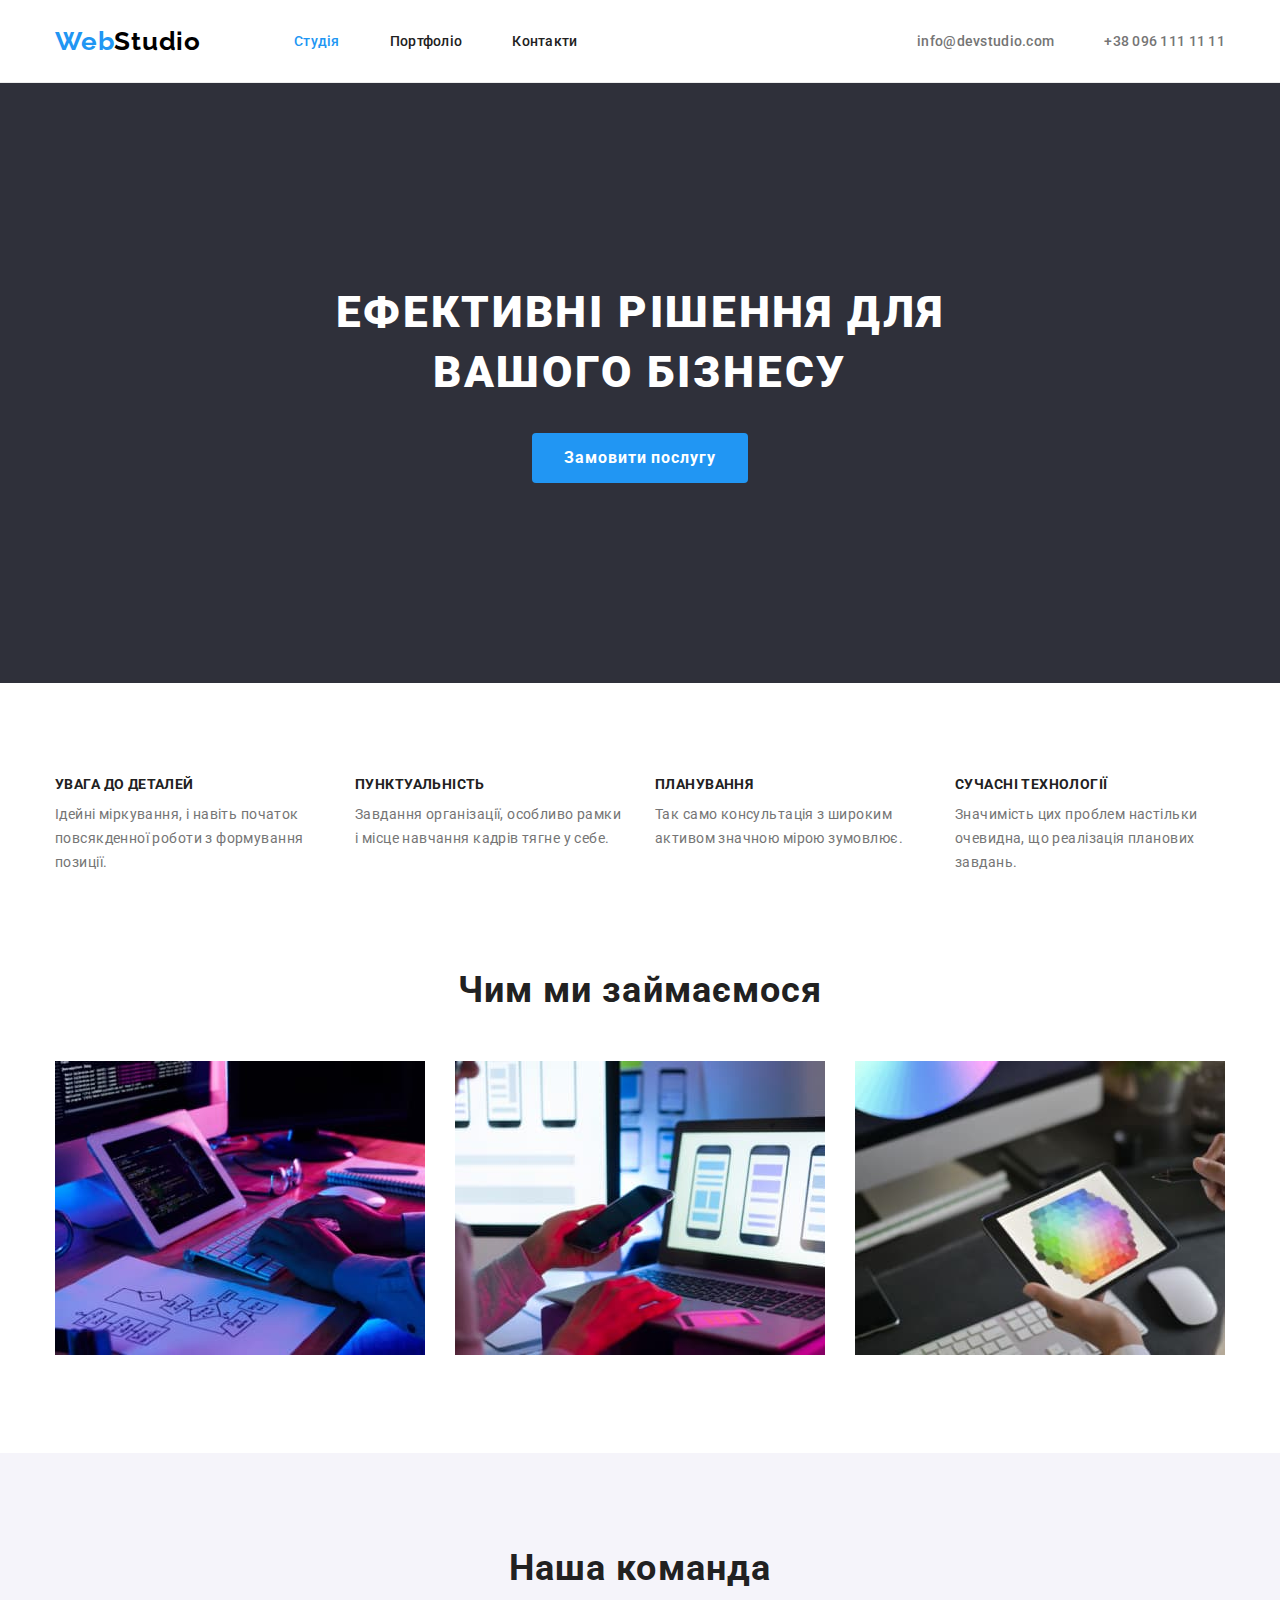
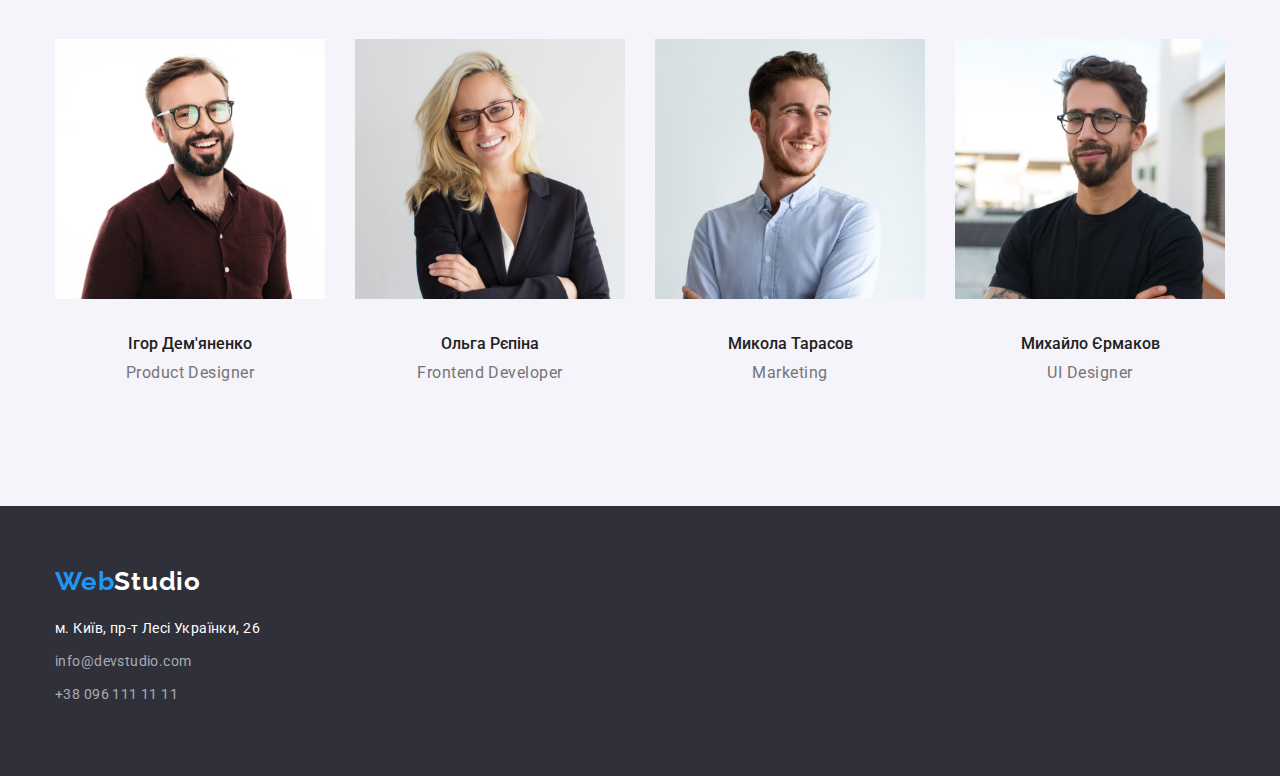
==== index.html @ f597b3e7 "start" ====
<!DOCTYPE html>
<html lang="uk">
<head>
    <meta charset="UTF-8">
    <meta http-equiv="X-UA-Compatible" content="IE=edge">
    <meta name="viewport" content="width=, initial-scale=1.0">
    <title>WebStudio</title>
    <link rel="preconnect" href="https://fonts.googleapis.com">
    <link rel="preconnect" href="https://fonts.gstatic.com" crossorigin>
    <link href="https://fonts.googleapis.com/css2?family=Raleway:wght@700&family=Roboto:wght@400;500;700;900&display=swap"
        rel="stylesheet">
    <link rel="stylesheet" href="https://cdnjs.cloudflare.com/ajax/libs/modern-normalize/1.1.0/modern-normalize.min.css">
    <link rel='stylesheet' type='text/css' media='screen' href='./css/styles.css'>
</head>
<body>
   <header class="header">
    <div class="container">
        <div class="header-container">           
            <nav class="site-nav"> 
                <a href="./" class="logo link">
                <p><span class="logo-span">Web</span>Studio</p>
                </a>  
                <ul class="list">
                    <div class="container-nav">
                        <li><a href="./" class="link current">Студія</a></li>
                        <li><a href="./portfolio.html" class="link">Портфоліо</a></li>
                        <li><a href="" class="link">Контакти</a></li>
                    </div>
                </ul>
                
            </nav>
                
            <ul class="list">
                <div class="adress-container">
                        <li><a href="mailto:info@devstudio.com" class="contact link">info@devstudio.com</a></li>
                        <li><a href="tel:+380961111111" class="contact link">+38 096 111 11 11</a></li>
                </div>
            </ul>              
        </div>
    </div>
    </header> 
    <main>
        <!-- Ефективні рішення -->
        <section class="hero">
            <div class="container">
                <h1 class="hero-title">Ефективні рішення для вашого бізнесу</h1> 
                <button type="button" class="hero-button">Замовити послугу</button>
            </div>
           </section>
        <!-- Наші переваги -->
        <section class="section">
            <div class="container">
                <h2 class="section-title display-none">Наші переваги</h2>
                <ul class="list ">
                    <div class="benefits-container">
                        <li>
                            <h3 class="list-title">Увага до деталей</h3>
                            <p class="text">Ідейні міркування, і навіть початок повсякденної роботи з формування позиції.</p>
                        </li>
                        <li>
                            <h3 class="list-title">Пунктуальність</h3>
                            <p class="text">Завдання організації, особливо рамки і місце навчання кадрів тягне у себе.</p>
                        </li>
                        <li>
                            <h3 class="list-title">Планування</h3>
                            <p class="text">Так само консультація з широким активом значною мірою зумовлює.</p>
                        </li>
                        <li>
                            <h3 class="list-title">Сучасні технології</h3>
                            <p class="text">Значимість цих проблем настільки очевидна, що реалізація планових завдань.</p>
                        </li>
                    </div>
                    
                </ul>
            </div>
            

        </section>
        <!-- Чии ми займаємося -->
        <section class="section middle">
            <div class="container">
                <h2 class="section-title">Чим ми займаємося</h2>                
                <ul class="list">
                    <div class="whatwedo-container">
                        <li>
                            <a> <img src="./images/keyboard.jpg" alt="Розробка алгоритмів" width="370">
                            </a>
                        </li>
                        <li>
                            <a> <img src="./images/mobile.jpg" alt="Розробка мобільних додатків" width="370">
                            </a>
                        </li>
                        <li>
                            <a> <img src="./images/tablet.jpg" alt="Дизайн додатків" width="370">
                            </a>
                        </li>
                    </div>                 
                
                </ul>
            </div>             
            
        </section>
        <!-- Наша команда -->
        <section class="section teams">
            <div class="container">
                <h2 class="section-title">Наша команда</h2>
                <ul class="list">
                    <div class="teams-container">
                        <li>
                            <img src="./images/igor.jpg" alt="Ігор Дем'яненко" width="270">
                            <div class="teams-title">
                                <h3 class="list-title-card">Ігор Дем'яненко</h3>
                                <p class="text-card">Product Designer</p>
                            </div>
                        </li>
                        <li>
                            <img src="./images/olga.jpg" alt="Ольга Рєпіна" width="270">
                            <div class="teams-title">
                                <h3 class="list-title-card">Ольга Рєпіна</h3>
                                <p class="text-card">Frontend Developer</p>
                            </div>
                        </li>
                        <li>
                            <img src="./images/mykola.jpg" alt="Микола Тарасов" width="270">
                            <div class="teams-title">
                                <h3 class="list-title-card">Микола Тарасов</h3>
                                <p class="text-card">Marketing</p>
                            </div>
                        </li>
                        <li>
                            <img src="./images/myhaylo.jpg" alt="Михайло Єрмаков" width="270">
                            <div class="teams-title">
                                <h3 class="list-title-card">Михайло Єрмаков</h3>
                                <p class="text-card">UI Designer</p>
                            </div>
                        </li>
                    </div>                    
                </ul>
                
            </div>
            

        </section>
    </main>
    <footer class="footer">
        <div class="container">
            <a href="./" class="logo-footer link">
                <p><span class="logo-footer-span">Web</span>Studio</p>
            </a>
            <address>
                <ul class="list">
                    <li class="footer-list">
                        <a href="https://goo.gl/maps/5GoLToWiokg9kuVe7" class="address link">м. Київ, пр-т Лесі Українки, 26</a>
                    </li>
                    <li class="footer-list">
                        <a href="mailto:info@devstudio.com" class="contact-footer link">info@devstudio.com</a>
                    </li>
                    <li class="footer-list">
                        <a href="tel:+380961111111" class="contact-footer link">+38 096 111 11 11</a>
                    </li>
                </ul>
            </address>
        </div>        

    </footer>
</body>
</html>
---- css/styles.css ----
:root {
    --bg-color-white: #ffffff;
    --bg-color-primary: #f5f5f5;
    --bg-color-secondary: #f5f4fa;
    --bd-color-brand: #2f303a;
    --bg-color-cards: #eeeeee;
    --primary-text-color: #212121;
    --secondary-text-color: #757575;
    --color-text-white: #ffffff;
    --color-text-focus: #2196f3;
    --color-button-primary: #2196f3;
    --color-button-secondary: #f5f4fa;
    --color-contact: rgba(255,255,255,0.6);
    }
body {
        background-color: var(--bg-color-white);
        font-family: Roboto, sans-serif;         
    }

h1,
h2,
h3,
h4,
h5,
h6,
p {
  margin: 0;
}

.section {
    padding: 94px 0;    
}

.container {
    width: 100%;
    max-width: 1200px;
    margin: 0 auto;
    padding: 0 15px;
}

.link {
    text-decoration: none;
}

.list {
    list-style: none;
    margin: 0;
    padding: 0;

}
/* Header */
.header{
    /* padding: 94px 0; */
    background-color: var(--bg-color-white);
    border-bottom: 1px solid #ECECEC;
}
.header-container {
    display: flex;
    align-items: center;
    justify-content: space-between;
   
}
    /* Logo  header */
.site-nav .logo.link {     
    font-family: Raleway, sans-serif;
    font-weight: 700;
    font-size: 26px;
    line-height: 1.19;
    letter-spacing: 0.03em;
    color: #000;
    margin: 0px;
}
.logo-span {
    color: var(--color-text-focus);
}
    /* site-nav */
.container-nav {
    display: flex;
    justify-content: space-between;
    gap: 50px;
    }
    
.adress-container {
    display: flex;
    justify-content: space-between;
    gap: 50px;
    padding: 32px 0;
}  

.site-nav {
    display: flex;
    align-items: center;
    gap: 93px;  
}  
.site-nav .link {
    color: var(--primary-text-color);
    font-weight: 500;
    font-size: 14px;
    line-height: 1.14;
    letter-spacing: 0.02em;
     }
.site-nav .link.current {
    color: var(--color-text-focus);
}

.site-nav .link:hover,
.site-nav .link:focus {
    color: var(--color-text-focus);   
            }
    /* Contact */
.contact {
    color: var(--secondary-text-color);
    font-weight: 500;
    font-size: 14px;
    line-height: 1.14x;
    letter-spacing: 0.02em;
}
.contact:hover,
.contact:focus {
    color: var(--color-text-focus);
}

/* Hero */
.hero {
    color: var(--color-text-white);
    background-color: var(--bd-color-brand);
    margin: 0px;
    padding: 200px 0px;
}
.hero-title {
    font-weight: 900;
    font-size: 44px;
    line-height: 1.36;
    text-align: center;
    letter-spacing: 0.06em;
    text-transform: uppercase;
    max-width: 696px;
    margin: 0 auto 30px;
}
.hero-button {
    display: flex;
    color: var(--color-text-white);
    background-color: var(--color-button-primary);
    font-family: Roboto, sans-serif;
    font-weight: 700;
    font-size: 16px;
    line-height: 1.88;
    text-align: center;
    letter-spacing: 0.06em;
    width: 216px;
    height: 50px;
    border-radius: 4px;
    margin: 0 auto;
    align-items: center;
    border: 0px;
    justify-content: center;


}
/* section */

.section-title.display-none {
display: none;
}
/* Наші переваги контейнер */
.benefits-container {
    display: flex;   
    justify-content: space-between;
    gap: 30px;
}

.list-title {
    color: var(--primary-text-color);
    font-weight: 700;
    font-size: 14px;
    line-height: 1.14;
    letter-spacing: 0.03em;
    text-transform: uppercase;
    width: 270px;
    padding-bottom: 10px;
}
.text {
    color: var(--secondary-text-color);
    font-size: 14px;
    line-height: 1.71;
    letter-spacing: 0.03em;
}
/* Чим ми займаємось  */
.section.middle {
padding: 0 0 94px;
}
.whatwedo-container {
    display: flex;
    justify-content: space-between;
    gap: 30px;
}
.section-title{
    color: var(--primary-text-color);
    font-weight: 700;
    font-size: 36px;
    line-height: 1.17;
    text-align: center;
    letter-spacing: 0.03em;
    margin-bottom: 50px;
}

/* Наша команда */
.section.teams {
    background-color: var(--bg-color-secondary);
}

.teams-container {
    display: flex;
    gap: 30px;
    background-color: var (var(--bg-color-white));
    border-radius: 0px 0px 4px 4px;
}
.teams-title {
    padding: 30px 0;
}
.list-title-card {
    color: var(--primary-text-color);
    font-weight: 500;
    font-size: 16px;
    line-height: 1.19;
    text-align: center;
    margin-bottom: 10px;
}

.text-card {
    color: var(--secondary-text-color);
    font-weight: 400;
    font-size: 16px;
    line-height: 1.19;
    letter-spacing: 0.03em;
    text-align: center;

}
/* Footer */
.footer {
    background-color: var(--bd-color-brand);
}
.footer {
    padding: 60px 0;
}
.logo-footer {
    display: inline-block;
    font-family: Raleway, sans-serif;
    font-weight: 700;
    font-size: 26px;
    line-height: 1.19;
    letter-spacing: 0.03em;
    color: var(--color-text-white);
    padding-bottom: 20px;
}
.logo-footer-span {
    color: var(--color-text-focus);
}
.footer-list {
margin-bottom: 9px;
}
.address {
    color: var(--color-text-white);
    font-style: normal;
    font-size: 14px;
    line-height: 1.71;
    letter-spacing: 0.03em;
}

.contact-footer {
    display: inline-block;
    color: var(--color-contact);
    font-style: normal;
    font-size: 14px;
    line-height: 1.71;
    letter-spacing: 0.03em;
    

}

.logo-footer:hover,
.logo-footer:focus,
.address:hover,
.address:focus,
.contact-footer:hover,
.contact-footer:focus {
    color: var(--color-text-focus);
}

/* Portfolio section */
.filter-container {
    display: flex;
    gap: 8px;
    justify-content: center;
    margin-bottom: 50px;
}


    /* button */

.button {
    color: var(--primary-text-color);
    background-color: var(--bg-color-secondary);
    font-family: Roboto, sans-serif;
    font-weight: 500;
    font-size: 16px;
    line-height: 1.63;
    text-align: center;   
    letter-spacing: 0.03em;
    border-radius: 4px;
    border: 0;
    padding: 6px 22px;
}
.button:hover,
.button:focus {
    color: var(--color-text-white);
    background-color: var(--color-text-focus);
} 

.portfolio-container {
    display: flex;
    gap: 30px;
    flex-wrap: wrap;
     
}
.image {
    display: block;
}
.portfolio-title {
padding: 20px 24px;
border-bottom: 1px solid #EEEEEE;
border-left: 1px solid #EEEEEE;
border-right: 1px solid #EEEEEE;
}
.list-title-portfolio {
    color: var(--primary-text-color);
    font-weight: 700;
    font-size: 18px;
    line-height: 2;
    letter-spacing: 0.06em;
}
.text-portfolio {
    display: inline-block;
    color: var(--secondary-text-color);
    font-size: 16px;
    line-height: 1.88;
    letter-spacing: 0.03em;
}
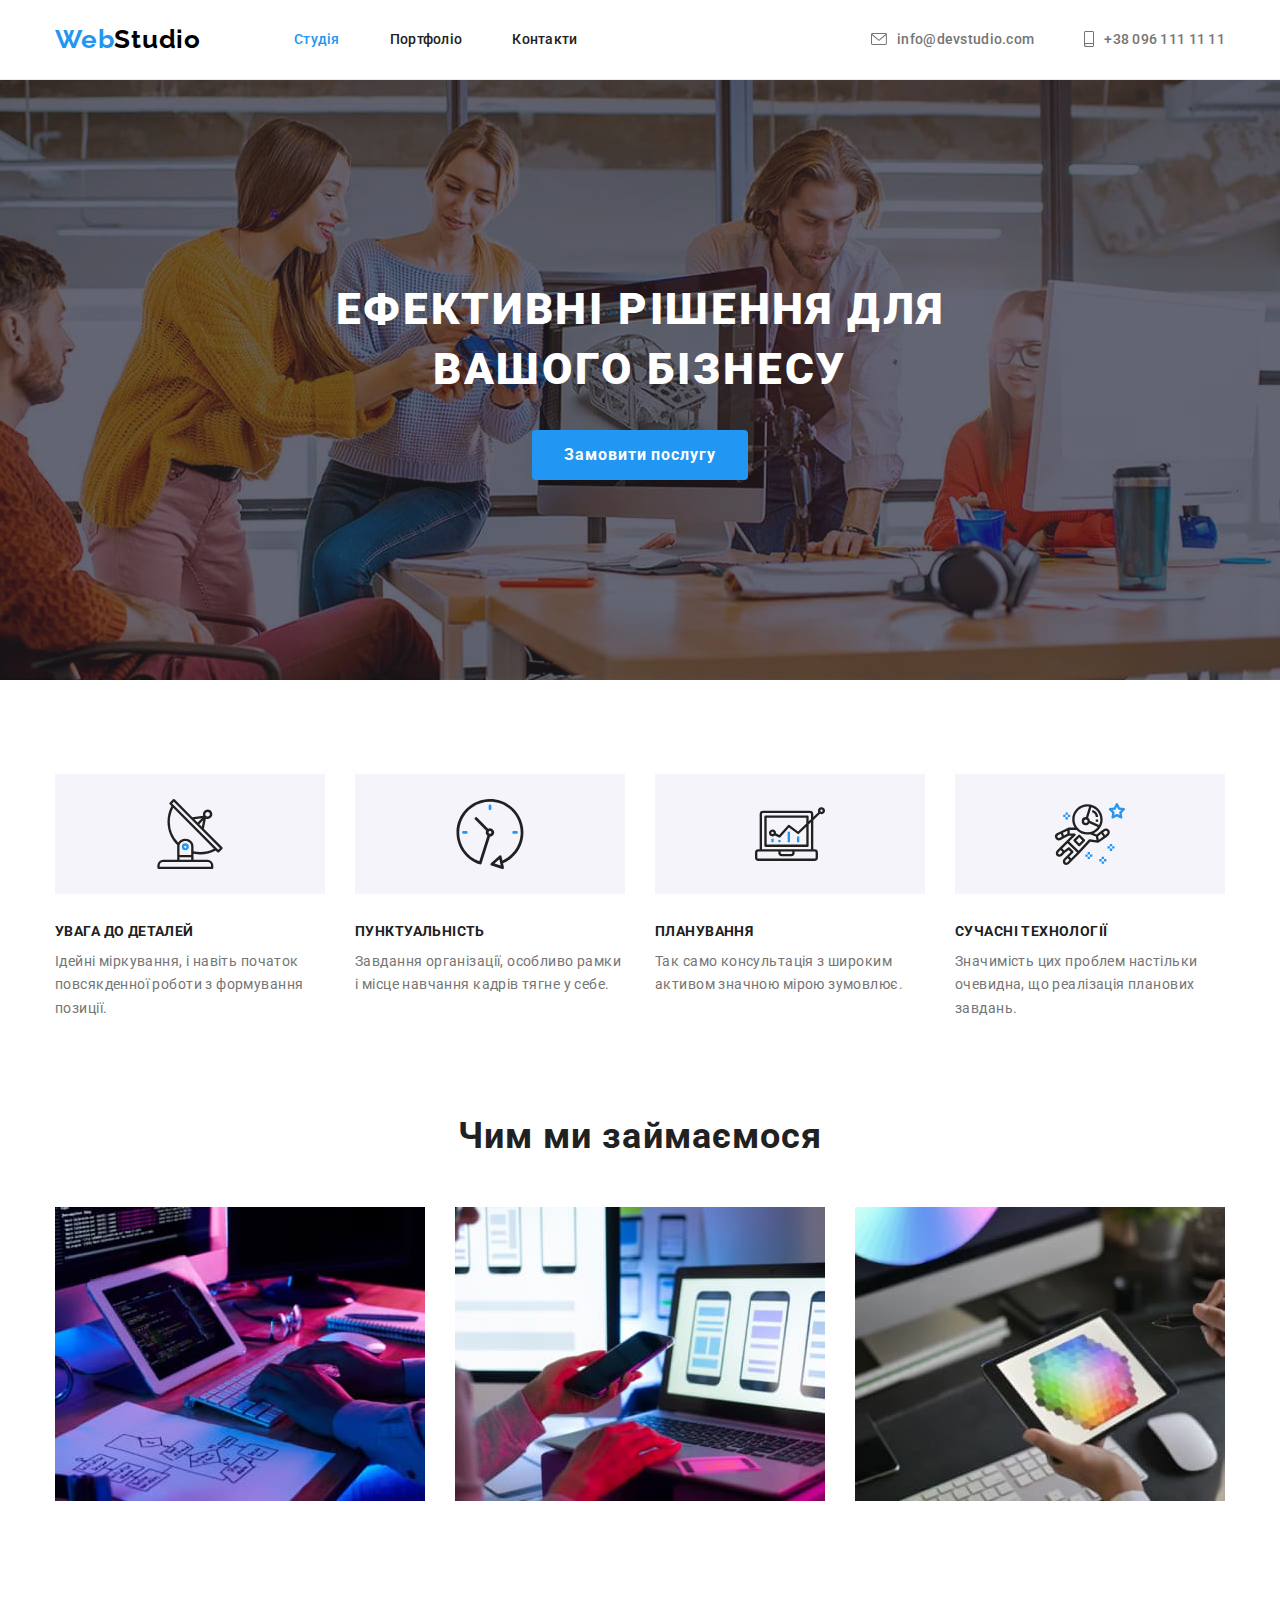
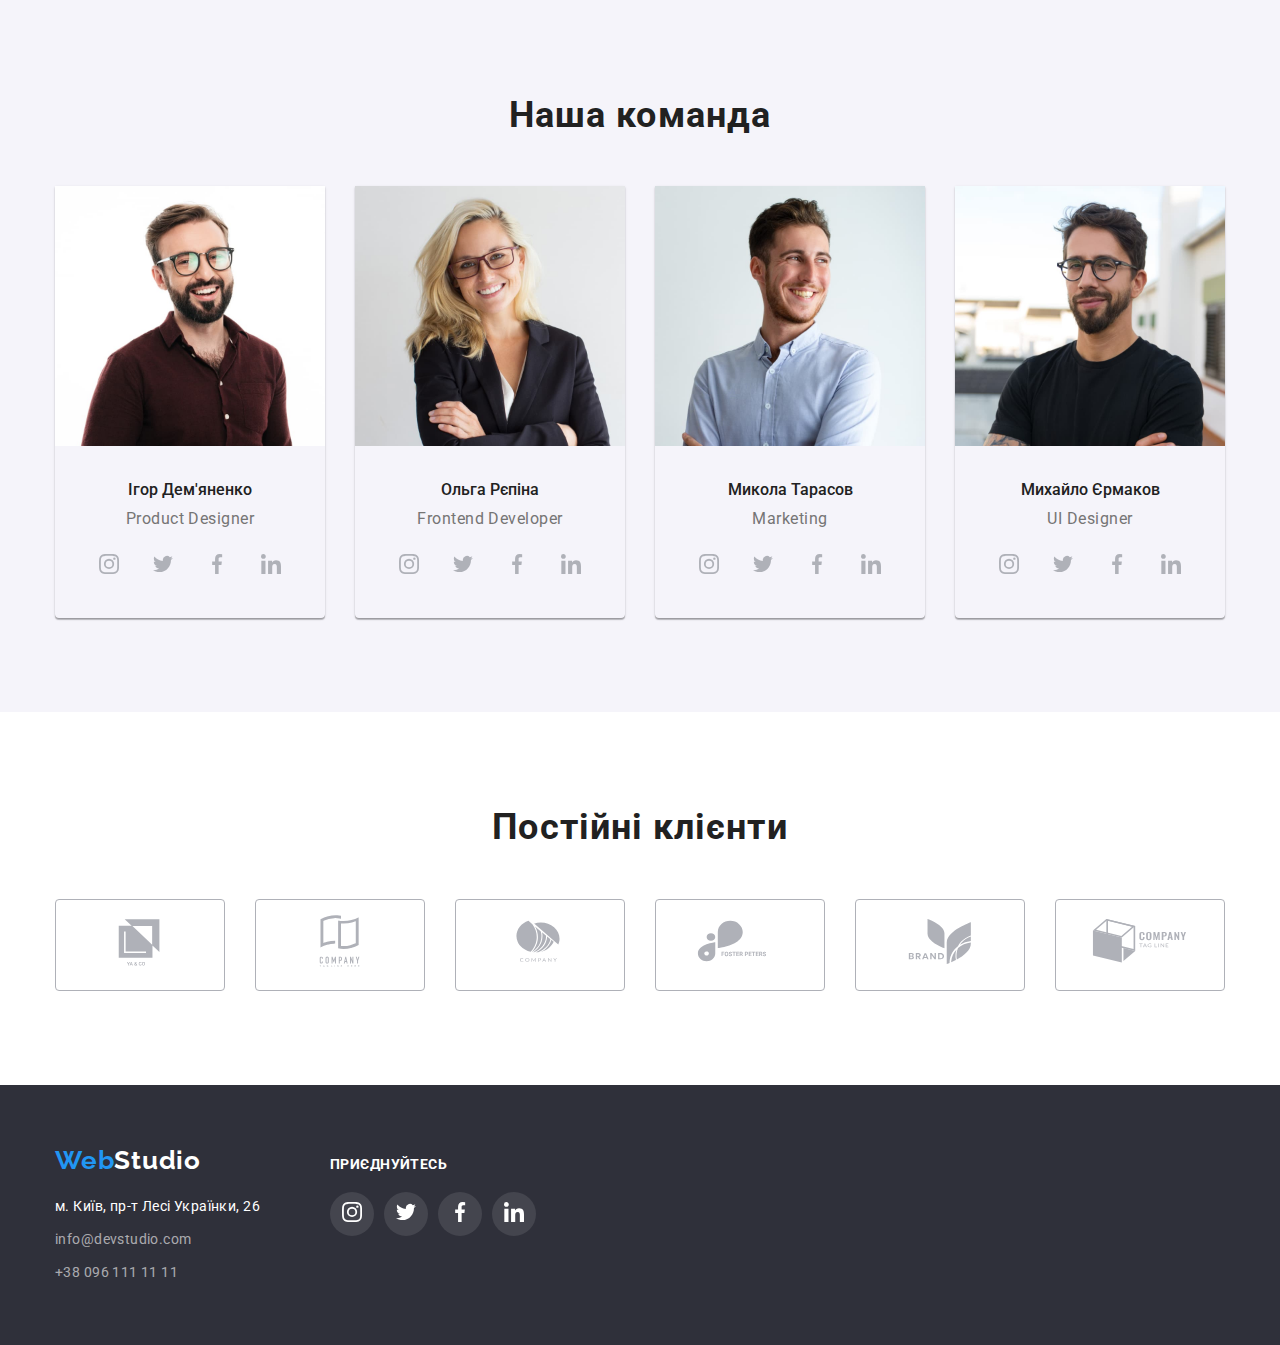
==== commit 9a031af3: "finish" ====
--- a/index.html
+++ b/index.html
@@ -20,21 +20,32 @@
                 <a href="./" class="logo link">
                 <p><span class="logo-span">Web</span>Studio</p>
                 </a>  
-                <ul class="list">
-                    <div class="container-nav">
-                        <li><a href="./" class="link current">Студія</a></li>
-                        <li><a href="./portfolio.html" class="link">Портфоліо</a></li>
-                        <li><a href="" class="link">Контакти</a></li>
-                    </div>
-                </ul>
-                
-            </nav>
-                
-            <ul class="list">
-                <div class="adress-container">
-                        <li><a href="mailto:info@devstudio.com" class="contact link">info@devstudio.com</a></li>
-                        <li><a href="tel:+380961111111" class="contact link">+38 096 111 11 11</a></li>
-                </div>
+                <ul class="list container-nav">
+                    <li><a href="./" class="link current">Студія</a></li>
+                    <li><a href="./portfolio.html" class="link">Портфоліо</a></li>
+                    <li><a href="" class="link">Контакти</a></li>
+                </ul>            
+            </nav>                
+            <ul class="list adress-container">
+                    <li>                                             
+                        <a href="mailto:info@devstudio.com" class="contact link">
+                            <div class="icon-adress">
+                                <svg class="envelope" width="16" height="12">
+                                    <use href="./images/symbol-defs.svg#envelope"></use>
+                                </svg>
+                            </div>
+                            info@devstudio.com</a>
+  
+                    </li>
+                    <li>                        
+                        <a href="tel:+380961111111" class="contact link">
+                            <div class="icon-adress">
+                                <svg class="tel" width="10" height="16">
+                                    <use href="./images/symbol-defs.svg#smartphone"></use>
+                                </svg>
+                             </div>   
+                            +38 096 111 11 11</a>                        
+                    </li>
             </ul>              
         </div>
     </div>
@@ -51,117 +62,353 @@
         <section class="section">
             <div class="container">
                 <h2 class="section-title display-none">Наші переваги</h2>
-                <ul class="list ">
-                    <div class="benefits-container">
-                        <li>
-                            <h3 class="list-title">Увага до деталей</h3>
-                            <p class="text">Ідейні міркування, і навіть початок повсякденної роботи з формування позиції.</p>
-                        </li>
-                        <li>
-                            <h3 class="list-title">Пунктуальність</h3>
-                            <p class="text">Завдання організації, особливо рамки і місце навчання кадрів тягне у себе.</p>
-                        </li>
-                        <li>
-                            <h3 class="list-title">Планування</h3>
-                            <p class="text">Так само консультація з широким активом значною мірою зумовлює.</p>
-                        </li>
-                        <li>
-                            <h3 class="list-title">Сучасні технології</h3>
-                            <p class="text">Значимість цих проблем настільки очевидна, що реалізація планових завдань.</p>
-                        </li>
-                    </div>
-                    
+                <ul class="list benefits-container">
+                    <li>
+                        <div class="benefit-icon"> 
+                            <svg class="icon" height="70">
+                                <use href="./images/symbol-defs.svg#antenna" height="70"></use>
+                            </svg>
+                        </div>
+                        
+                        <h3 class="list-title">Увага до деталей</h3>
+                        <p class="text">Ідейні міркування, і навіть початок повсякденної роботи з формування позиції.</p>
+                    </li>
+                    <li>
+                        <div class="benefit-icon"> 
+                            <svg class="icon" height="70">
+                                <use href="./images/symbol-defs.svg#clock" height="70"></use>
+                            </svg>
+                        </div>
+                        <h3 class="list-title">Пунктуальність</h3>
+                        <p class="text">Завдання організації, особливо рамки і місце навчання кадрів тягне у себе.</p>
+                    </li>
+                    <li>
+                        <div class="benefit-icon"> 
+                            <svg class="icon" height="70">
+                                <use href="./images/symbol-defs.svg#diagram" height="70"></use>
+                            </svg>
+                        </div>
+                        <h3 class="list-title">Планування</h3>
+                        <p class="text">Так само консультація з широким активом значною мірою зумовлює.</p>
+                    </li>
+                    <li>
+                        <div class="benefit-icon"> 
+                            <svg class="icon" height="70">
+                                <use href="./images/symbol-defs.svg#astronaut" height="70"></use>
+                            </svg>
+                        </div>
+                        <h3 class="list-title">Сучасні технології</h3>
+                        <p class="text">Значимість цих проблем настільки очевидна, що реалізація планових завдань.</p>
+                    </li>                        
                 </ul>
             </div>
-            
-
         </section>
         <!-- Чии ми займаємося -->
         <section class="section middle">
             <div class="container">
                 <h2 class="section-title">Чим ми займаємося</h2>                
-                <ul class="list">
-                    <div class="whatwedo-container">
-                        <li>
-                            <a> <img src="./images/keyboard.jpg" alt="Розробка алгоритмів" width="370">
-                            </a>
-                        </li>
-                        <li>
-                            <a> <img src="./images/mobile.jpg" alt="Розробка мобільних додатків" width="370">
-                            </a>
-                        </li>
-                        <li>
-                            <a> <img src="./images/tablet.jpg" alt="Дизайн додатків" width="370">
-                            </a>
-                        </li>
-                    </div>                 
-                
+                <ul class="list whatwedo-container">
+                    <li>
+                        <a> <img src="./images/keyboard.jpg" alt="Розробка алгоритмів" width="370">
+                        </a>
+                    </li>
+                    <li>
+                        <a> <img src="./images/mobile.jpg" alt="Розробка мобільних додатків" width="370">
+                        </a>
+                    </li>
+                    <li>
+                        <a> <img src="./images/tablet.jpg" alt="Дизайн додатків" width="370">
+                        </a>
+                    </li>                                      
                 </ul>
-            </div>             
-            
+            </div>                       
         </section>
         <!-- Наша команда -->
         <section class="section teams">
             <div class="container">
                 <h2 class="section-title">Наша команда</h2>
-                <ul class="list">
-                    <div class="teams-container">
-                        <li>
-                            <img src="./images/igor.jpg" alt="Ігор Дем'яненко" width="270">
-                            <div class="teams-title">
-                                <h3 class="list-title-card">Ігор Дем'яненко</h3>
-                                <p class="text-card">Product Designer</p>
-                            </div>
-                        </li>
-                        <li>
-                            <img src="./images/olga.jpg" alt="Ольга Рєпіна" width="270">
-                            <div class="teams-title">
-                                <h3 class="list-title-card">Ольга Рєпіна</h3>
-                                <p class="text-card">Frontend Developer</p>
-                            </div>
-                        </li>
-                        <li>
-                            <img src="./images/mykola.jpg" alt="Микола Тарасов" width="270">
-                            <div class="teams-title">
-                                <h3 class="list-title-card">Микола Тарасов</h3>
-                                <p class="text-card">Marketing</p>
-                            </div>
-                        </li>
-                        <li>
-                            <img src="./images/myhaylo.jpg" alt="Михайло Єрмаков" width="270">
-                            <div class="teams-title">
-                                <h3 class="list-title-card">Михайло Єрмаков</h3>
-                                <p class="text-card">UI Designer</p>
-                            </div>
-                        </li>
-                    </div>                    
-                </ul>
-                
+                <ul class="list teams-container">
+                    <li class="team-card">
+                        <img src="./images/igor.jpg" alt="Ігор Дем'яненко" width="270">
+                        <div class="teams-title">
+                            <h3 class="list-title-card">Ігор Дем'яненко</h3>
+                            <p class="text-card">Product Designer</p>
+                        </div>
+                        <div class="soc-block">
+                            <ul class="list soc-list">
+                                <li class="soc-item"><a href="" class="soc-link link">
+                                    <svg class="soc-icon" width="20" height="20">
+                                        <use href="./images/symbol-defs.svg#instagram">
+                                        </use>
+                                    </svg>
+                                </a>                                    
+                                </li>
+                                <li class="soc-item"><a href="" class="soc-link link">
+                                        <svg class="soc-icon" width="20" height="20">
+                                            <use href="./images/symbol-defs.svg#twitter">
+                                            </use>
+                                        </svg>
+                                    </a>
+                                </li>
+                                <li class="soc-item"><a href="" class="soc-link link">
+                                        <svg class="soc-icon" width="20" height="20">
+                                            <use href="./images/symbol-defs.svg#facebook">
+                                            </use>
+                                        </svg>
+                                    </a>
+                                </li>
+                                <li class="soc-item"><a href="" class="soc-link link">
+                                        <svg class="soc-icon" width="20" height="20">
+                                            <use href="./images/symbol-defs.svg#linkedin">
+                                            </use>
+                                        </svg>
+                                    </a>
+                                </li>
+                            </ul>
+                        </div>
+                    </li>
+                    <li class="team-card">
+                        <img src="./images/olga.jpg" alt="Ольга Рєпіна" width="270">
+                        <div class="teams-title">
+                            <h3 class="list-title-card">Ольга Рєпіна</h3>
+                            <p class="text-card">Frontend Developer</p>
+                        </div>
+                        <div class="soc-block">
+                            <ul class="list soc-list">
+                                <li class="soc-item"><a href="" class="soc-link link">
+                                        <svg class="soc-icon" width="20" height="20">
+                                            <use href="./images/symbol-defs.svg#instagram">
+                                            </use>
+                                        </svg>
+                                    </a>
+                                </li>
+                                <li class="soc-item"><a href="" class="soc-link link">
+                                        <svg class="soc-icon" width="20" height="20">
+                                            <use href="./images/symbol-defs.svg#twitter">
+                                            </use>
+                                        </svg>
+                                    </a>
+                                </li>
+                                <li class="soc-item"><a href="" class="soc-link link">
+                                        <svg class="soc-icon" width="20" height="20">
+                                            <use href="./images/symbol-defs.svg#facebook">
+                                            </use>
+                                        </svg>
+                                    </a>
+                                </li>
+                                <li class="soc-item"><a href="" class="soc-link link">
+                                        <svg class="soc-icon" width="20" height="20">
+                                            <use href="./images/symbol-defs.svg#linkedin">
+                                            </use>
+                                        </svg>
+                                    </a>
+                                </li>
+                            </ul>
+                        </div>
+                    </li>
+                    <li class="team-card">
+                        <img src="./images/mykola.jpg" alt="Микола Тарасов" width="270">
+                        <div class="teams-title">
+                            <h3 class="list-title-card">Микола Тарасов</h3>
+                            <p class="text-card">Marketing</p>
+                        </div>
+                        <div class="soc-block">
+                            <ul class="list soc-list">
+                                <li class="soc-item"><a href="" class="soc-link link">
+                                        <svg class="soc-icon" width="20" height="20">
+                                            <use href="./images/symbol-defs.svg#instagram">
+                                            </use>
+                                        </svg>
+                                    </a>
+                                </li>
+                                <li class="soc-item"><a href="" class="soc-link link">
+                                        <svg class="soc-icon" width="20" height="20">
+                                            <use href="./images/symbol-defs.svg#twitter">
+                                            </use>
+                                        </svg>
+                                    </a>
+                                </li>
+                                <li class="soc-item"><a href="" class="soc-link link">
+                                        <svg class="soc-icon" width="20" height="20">
+                                            <use href="./images/symbol-defs.svg#facebook">
+                                            </use>
+                                        </svg>
+                                    </a>
+                                </li>
+                                <li class="soc-item"><a href="" class="soc-link link">
+                                        <svg class="soc-icon" width="20" height="20">
+                                            <use href="./images/symbol-defs.svg#linkedin">
+                                            </use>
+                                        </svg>
+                                    </a>
+                                </li>
+                            </ul>
+                        </div>
+                    </li>
+                    <li class="team-card">
+                        <img src="./images/myhaylo.jpg" alt="Михайло Єрмаков" width="270">
+                        <div class="teams-title">
+                            <h3 class="list-title-card">Михайло Єрмаков</h3>
+                            <p class="text-card">UI Designer</p>
+                        </div>
+                        <div class="soc-block">
+                            <ul class="list soc-list">
+                                <li class="soc-item"><a href="" class="soc-link link">
+                                        <svg class="soc-icon" width="20" height="20">
+                                            <use href="./images/symbol-defs.svg#instagram">
+                                            </use>
+                                        </svg>
+                                    </a>
+                                </li>
+                                <li class="soc-item"><a href="" class="soc-link link">
+                                        <svg class="soc-icon" width="20" height="20">
+                                            <use href="./images/symbol-defs.svg#twitter">
+                                            </use>
+                                        </svg>
+                                    </a>
+                                </li>
+                                <li class="soc-item"><a href="" class="soc-link link">
+                                        <svg class="soc-icon" width="20" height="20">
+                                            <use href="./images/symbol-defs.svg#facebook">
+                                            </use>
+                                        </svg>
+                                    </a>
+                                </li>
+                                <li class="soc-item"><a href="" class="soc-link link">
+                                        <svg class="soc-icon" width="20" height="20">
+                                            <use href="./images/symbol-defs.svg#linkedin">
+                                            </use>
+                                        </svg>
+                                    </a>
+                                </li>
+                            </ul>
+                        </div>
+                    </li>                                           
+                </ul>                
             </div>
             
 
         </section>
+        <!-- Наші кліенти -->
+        <section class="section clients">
+            <div class="container">
+                <h2 class="section-title">Постійні клієнти</h2>
+                <ul class="list clients-container">
+                    <li class="clients-item">
+                        <a href="" class="clients-link link">
+                            <svg class="clients-icon" width="106" height="60">
+                                <use href="./images/symbol-defs.svg#logo-yaco">
+                                </use>
+                            </svg>
+                        </a>
+                    </li>
+                    <li class="clients-item">
+                        <a href="" class="clients-link link">
+                            <svg class="clients-icon" width="106" height="60">
+                                <use href="./images/symbol-defs.svg#logo-tagline">
+                                </use>
+                            </svg>
+                        </a>
+                    </li>
+                    <li class="clients-item">
+                        <a href="" class="clients-link link">
+                            <svg class="clients-icon" width="106" height="60">
+                                <use href="./images/symbol-defs.svg#logo-company">
+                                </use>
+                            </svg>
+                        </a>
+                    </li>
+                    <li class="clients-item">
+                        <a href="" class="clients-link link">
+                            <svg class="clients-icon" width="106" height="60">
+                                <use href="./images/symbol-defs.svg#logo-foster">
+                                </use>
+                            </svg>
+                        </a>
+                    </li>
+                    <li class="clients-item">
+                        <a href="" class="clients-link link">
+                            <svg class="clients-icon" width="106" height="60">
+                                <use href="./images/symbol-defs.svg#logo-brand">
+                                </use>
+                            </svg>
+                        </a>
+                    </li>
+                    <li class="clients-item">
+                        <a href="" class="clients-link link">
+                            <svg class="clients-icon" width="106" height="60">
+                                <use href="./images/symbol-defs.svg#logo-tag">
+                                </use>
+                            </svg>
+                        </a>
+                    </li>                
+                </ul>
+
+
+            </div>
+        </section >
     </main>
     <footer class="footer">
         <div class="container">
-            <a href="./" class="logo-footer link">
-                <p><span class="logo-footer-span">Web</span>Studio</p>
-            </a>
-            <address>
-                <ul class="list">
-                    <li class="footer-list">
-                        <a href="https://goo.gl/maps/5GoLToWiokg9kuVe7" class="address link">м. Київ, пр-т Лесі Українки, 26</a>
-                    </li>
-                    <li class="footer-list">
-                        <a href="mailto:info@devstudio.com" class="contact-footer link">info@devstudio.com</a>
-                    </li>
-                    <li class="footer-list">
-                        <a href="tel:+380961111111" class="contact-footer link">+38 096 111 11 11</a>
-                    </li>
-                </ul>
-            </address>
-        </div>        
+            <div class="footer-container">
+                <div>
+                    <a href="./" class="logo-footer link">
+                        <p><span class="logo-footer-span">Web</span>Studio</p>
+                    </a>
+                    <address>
+                        <ul class="list">
+                            <li class="footer-list">
+                                <a href="https://goo.gl/maps/5GoLToWiokg9kuVe7" class="address link">м. Київ, пр-т Лесі Українки, 26</a>
+                            </li>
+                            <li class="footer-list">
+                                <a href="mailto:info@devstudio.com" class="contact-footer link">info@devstudio.com</a>
+                            </li>
+                            <li class="footer-list">
+                                <a href="tel:+380961111111" class="contact-footer link">+38 096 111 11 11</a>
+                            </li>
+                        </ul>
+                    </address>                    
+                </div>
+                <div class="soc-footer">
+                    <h3 class="text-footer">приєднуйтесь</h3>
+                    <div >
+                        <ul class="list soc-list-footer">
+                            <li class="soc-item-footer"><a href="" class="soc-link link">
+                                    <svg class="soc-icon-footer" width="20" height="20">
+                                        <use href="./images/symbol-defs.svg#instagram">
+                                        </use>
+                                    </svg>
+                                </a>
+                            </li>
+                            <li class="soc-item-footer"><a href="" class="soc-link link">
+                                    <svg class="soc-icon-footer" width="20" height="20">
+                                        <use href="./images/symbol-defs.svg#twitter">
+                                        </use>
+                                    </svg>
+                                </a>
+                            </li>
+                            <li class="soc-item-footer"><a href="" class="soc-link link">
+                                    <svg class="soc-icon-footer" width="20" height="20">
+                                        <use href="./images/symbol-defs.svg#facebook">
+                                        </use>
+                                    </svg>
+                                </a>
+                            </li>
+                            <li class="soc-item-footer"><a href="" class="soc-link link">
+                                    <svg class="soc-icon-footer" width="20" height="20">
+                                        <use href="./images/symbol-defs.svg#linkedin">
+                                        </use>
+                                    </svg>
+                                </a>
+                            </li>
+                        </ul>
+                    </div>
+            </div>
+            
+        </div>  
+        
 
+        </div>      
     </footer>
 </body>
 </html>--- a/css/styles.css
+++ b/css/styles.css
@@ -4,6 +4,7 @@
     --bg-color-secondary: #f5f4fa;
     --bd-color-brand: #2f303a;
     --bg-color-cards: #eeeeee;
+    --bg-color-icon: #AFB1B8;
     --primary-text-color: #212121;
     --secondary-text-color: #757575;
     --color-text-white: #ffffff;
@@ -50,14 +51,15 @@
 }
 /* Header */
 .header{
-    /* padding: 94px 0; */
     background-color: var(--bg-color-white);
     border-bottom: 1px solid #ECECEC;
+    padding: 24px 0;
 }
 .header-container {
     display: flex;
     align-items: center;
     justify-content: space-between;
+
    
 }
     /* Logo  header */
@@ -84,7 +86,9 @@
     display: flex;
     justify-content: space-between;
     gap: 50px;
-    padding: 32px 0;
+    align-items: center;
+
+   
 }  
 
 .site-nav {
@@ -109,23 +113,41 @@
             }
     /* Contact */
 .contact {
+    display: flex;
     color: var(--secondary-text-color);
+    fill: var(--secondary-text-color);
     font-weight: 500;
     font-size: 14px;
     line-height: 1.14x;
     letter-spacing: 0.02em;
 }
-.contact:hover,
-.contact:focus {
+.icon-adress {
+display: flex;
+content: "";
+margin-right: 10px;
+align-items: center;
+fill: currentColor;
+}
+
+.contact.link:hover,
+.contact.link:focus {    
     color: var(--color-text-focus);
 }
 
 /* Hero */
 .hero {
+    max-width: 1600px;
     color: var(--color-text-white);
     background-color: var(--bd-color-brand);
-    margin: 0px;
+    margin: 0px auto;
     padding: 200px 0px;
+    background-image: linear-gradient(to right,
+        rgba(47, 48, 58, 0.4),
+        rgba(47, 48, 58, 0.4)),
+        url(../images/heroimg.jpg);
+    background-repeat: no-repeat;
+    background-position: center;
+    background-size: cover;
 }
 .hero-title {
     font-weight: 900;
@@ -169,6 +191,16 @@
     gap: 30px;
 }
 
+.benefit-icon {
+    display: flex;
+    width: 270px;
+    height: 120px;
+    background-color: var(--bg-color-secondary);
+    margin-bottom: 30px;
+    justify-content:center;
+    align-items: center;
+
+}
 .list-title {
     color: var(--primary-text-color);
     font-weight: 700;
@@ -177,7 +209,7 @@
     letter-spacing: 0.03em;
     text-transform: uppercase;
     width: 270px;
-    padding-bottom: 10px;
+    margin-bottom: 10px;
 }
 .text {
     color: var(--secondary-text-color);
@@ -212,11 +244,14 @@
 .teams-container {
     display: flex;
     gap: 30px;
+   }
+.team-card {
     background-color: var (var(--bg-color-white));
+    box-shadow: 0px 1px 3px rgba(0, 0, 0, 0.12), 0px 1px 1px rgba(0, 0, 0, 0.14), 0px 2px 1px rgba(0, 0, 0, 0.2);
     border-radius: 0px 0px 4px 4px;
 }
 .teams-title {
-    padding: 30px 0;
+    padding: 30px 0 16px 0;
 }
 .list-title-card {
     color: var(--primary-text-color);
@@ -236,12 +271,76 @@
     text-align: center;
 
 }
+    /* Соцсети */
+.soc-list {
+    display: flex;
+    gap: 10px;
+    justify-content:space-between;
+    padding: 0 32px 30px;
+    
+}
+.soc-item {
+    display: flex;
+    width: 44px;
+    height: 44px;
+    border-radius: 50%;
+    justify-content: center;
+    align-items: center;
+}
+.soc-icon {
+    fill: var(--bg-color-icon);
+}
+.soc-item:hover,
+.soc-item:focus {
+    background-color: var(--color-text-focus);
+}
+.soc-item:hover .soc-icon,
+.soc-item:focus .soc-icon {
+    fill: var(--color-text-white);
+    
+}
+/* Наші клієнти */
+.clients-container {
+    display: flex;
+    width: 100%;
+    gap: 30px;
+    /* justify-content: center;
+    align-items: center; */   
+} 
+
+.clients-item {
+    display: flex;
+    width: 170px;
+    height: 92px;
+    border: 1px solid #AFB1B8;
+    border-radius: 4px;
+    justify-content: center;
+    align-items: center;
+}
+.clients-icon {
+    fill: var(--bg-color-icon);
+}
+
+.clients-item:hover,
+.clients-item:focus {
+    border-color: var(--color-text-focus);
+    }
+
+.clients-item:hover .clients-icon,
+.clients-item:focus .clients-icon {
+    fill: var(--color-text-focus);
+
+}
 /* Footer */
 .footer {
     background-color: var(--bd-color-brand);
-}
-.footer {
     padding: 60px 0;
+}
+.footer-container {
+    display: flex;
+    gap: 70px;
+    align-items: baseline;
+
 }
 .logo-footer {
     display: inline-block;
@@ -256,7 +355,7 @@
 .logo-footer-span {
     color: var(--color-text-focus);
 }
-.footer-list {
+.footer-list:nth-child(-n+2) {
 margin-bottom: 9px;
 }
 .address {
@@ -274,8 +373,6 @@
     font-size: 14px;
     line-height: 1.71;
     letter-spacing: 0.03em;
-    
-
 }
 
 .logo-footer:hover,
@@ -286,6 +383,47 @@
 .contact-footer:focus {
     color: var(--color-text-focus);
 }
+/* .soc-footer {
+display: flex;
+} */
+.text-footer {
+    color: var(--color-text-white);
+    font-weight: 700;
+    font-size: 14px;
+    line-height: 1.14;
+    letter-spacing: 0.03em;
+    text-transform: uppercase;       
+    margin-bottom: 20px;
+}
+.soc-list-footer {
+    display: flex;
+    gap: 10px;
+}
+
+.soc-item-footer {
+    display: flex;
+    width: 44px;
+    height: 44px;
+    border-radius: 50%;
+    justify-content: center;
+    align-items: center;
+    background-color: rgba(255, 255, 255, 0.1);
+}
+
+.soc-icon-footer {
+    fill: var(--color-text-white);
+}
+
+.soc-item-footer:hover,
+.soc-item-footer:focus {
+    background-color: var(--color-text-focus);
+}
+
+/* .soc-item:hover .soc-icon,
+.soc-item:focus .soc-icon {
+    fill: var(--color-text-white);
+
+} */
 
 /* Portfolio section */
 .filter-container {
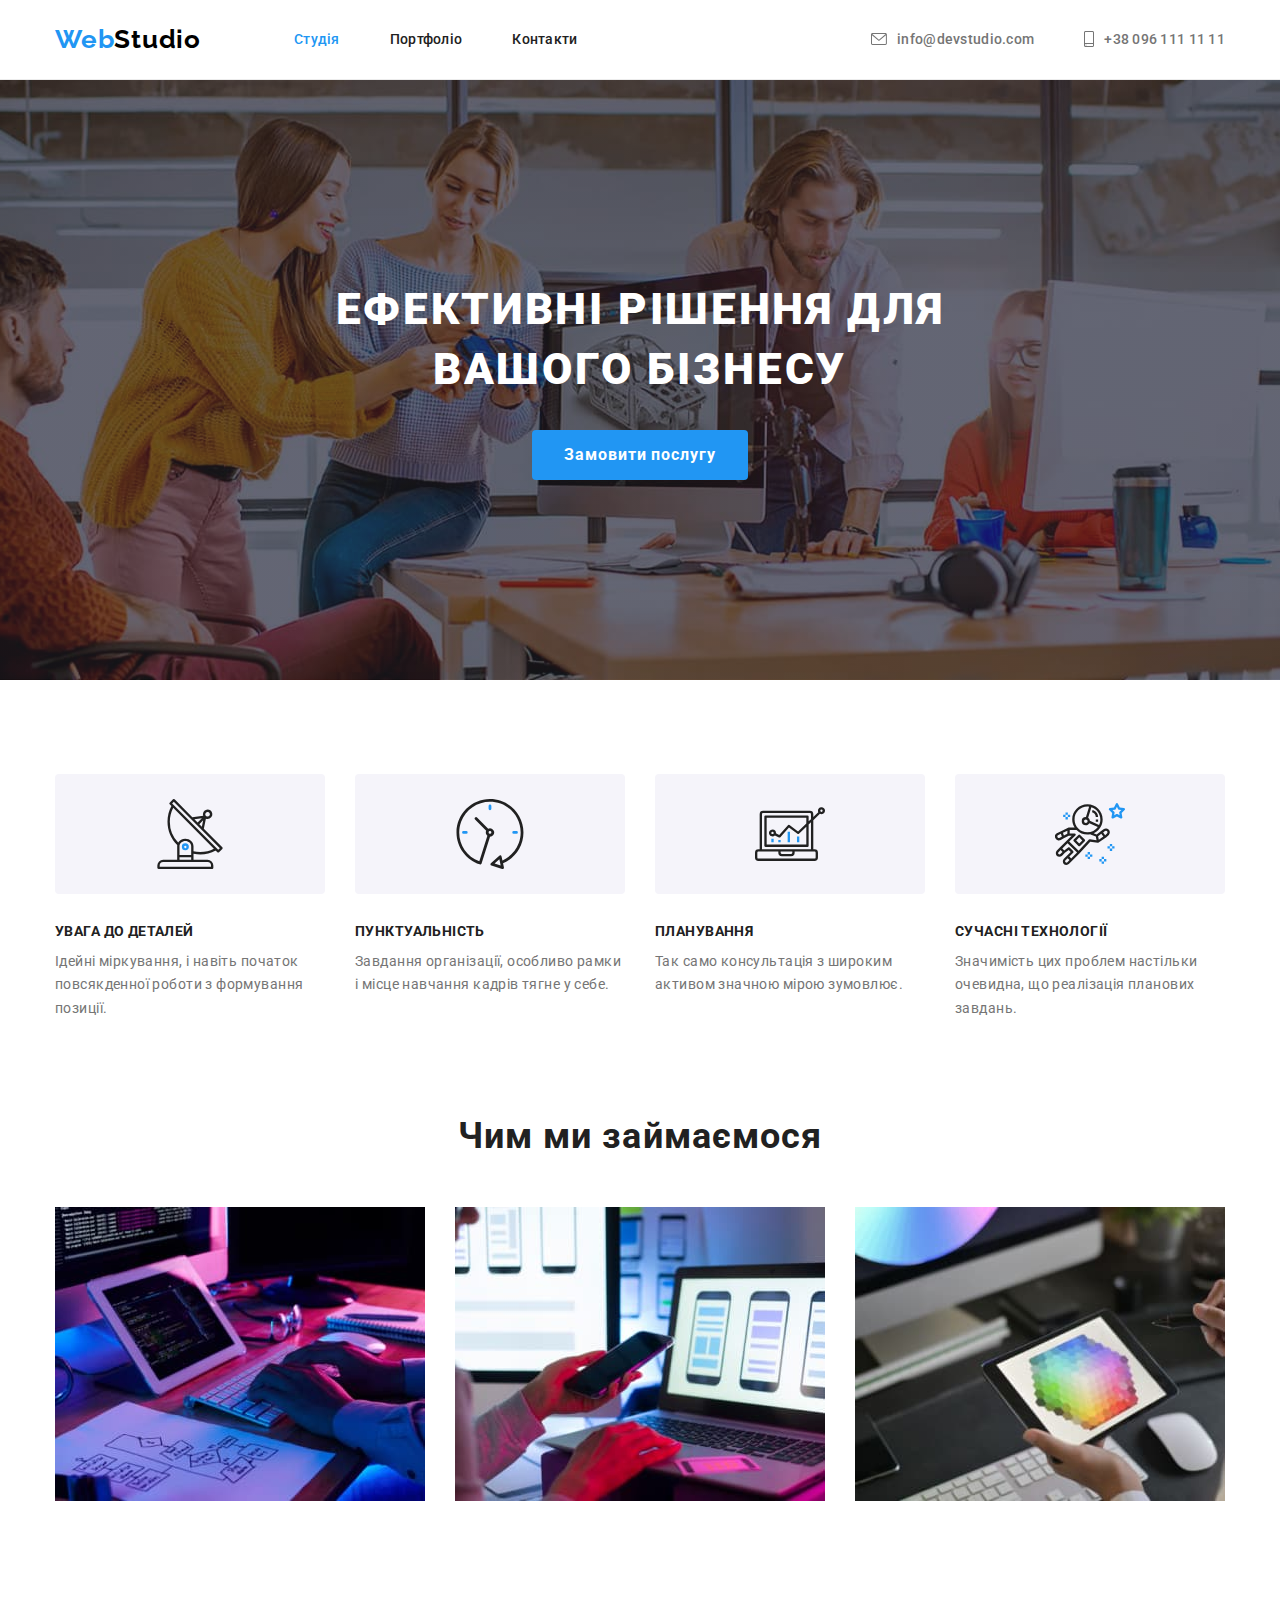
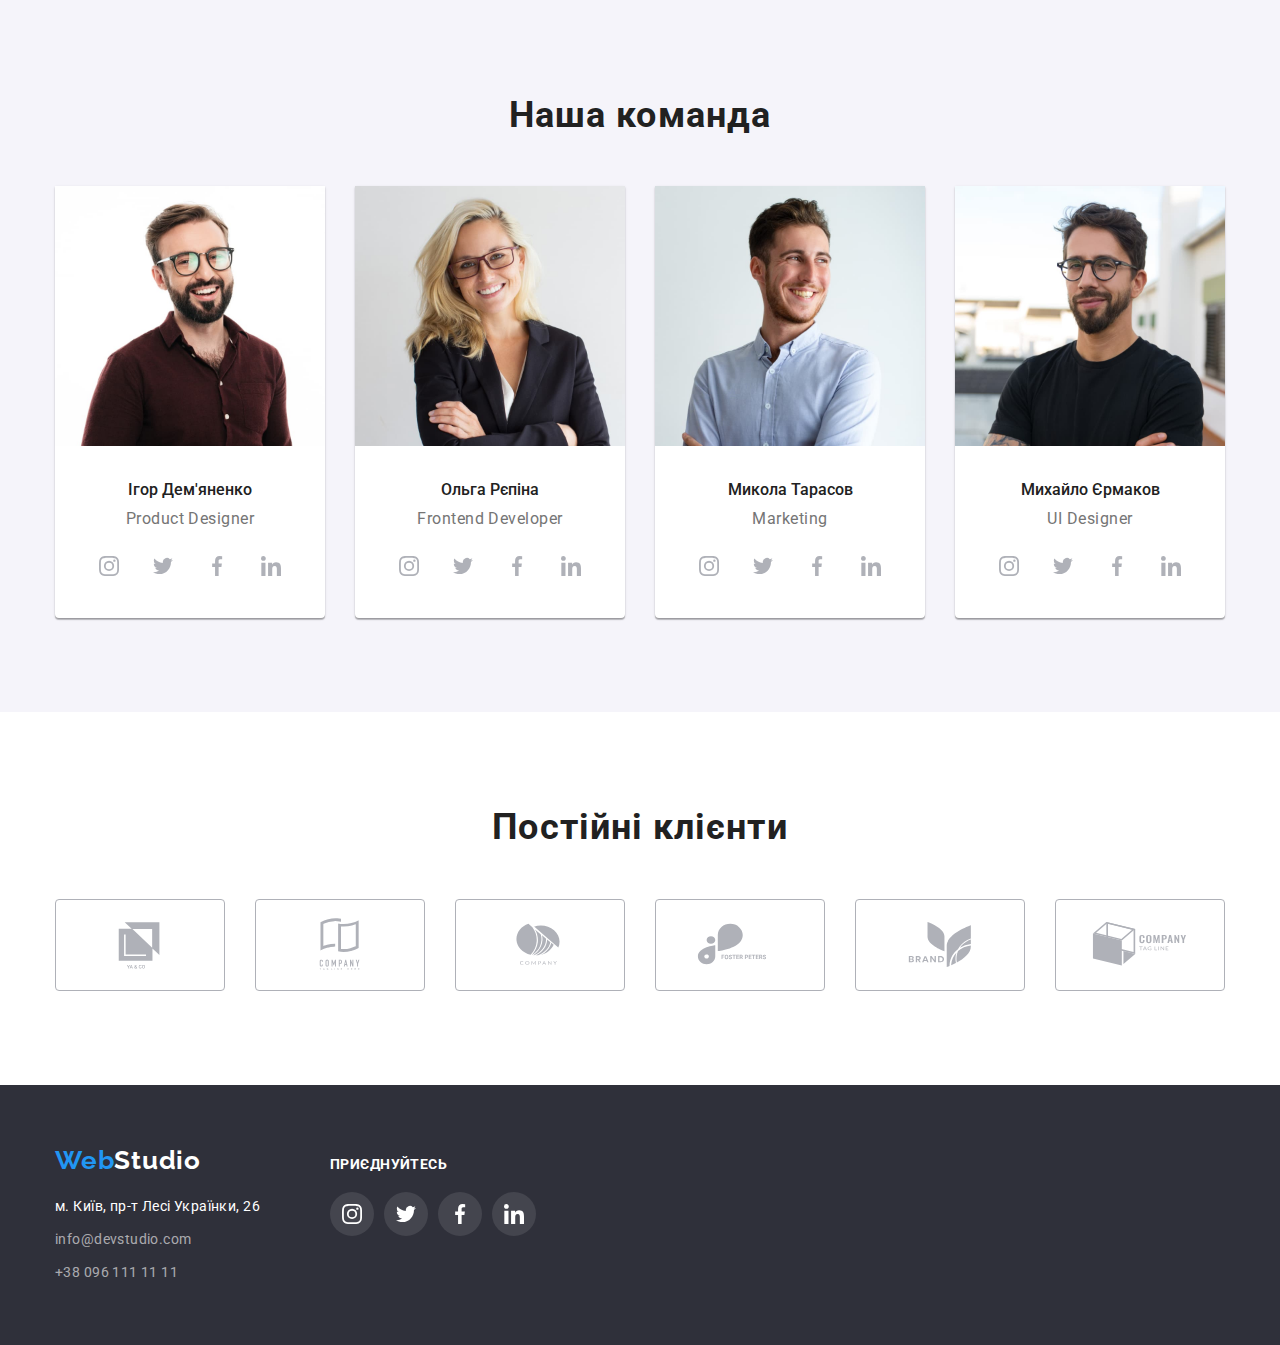
==== commit e27ac9cc: "Виправлене" ====
--- a/index.html
+++ b/index.html
@@ -63,9 +63,9 @@
             <div class="container">
                 <h2 class="section-title display-none">Наші переваги</h2>
                 <ul class="list benefits-container">
-                    <li>
+                    <li class="benefit-card">
                         <div class="benefit-icon"> 
-                            <svg class="icon" height="70">
+                            <svg class="icon" height="70" width="70">
                                 <use href="./images/symbol-defs.svg#antenna" height="70"></use>
                             </svg>
                         </div>
@@ -73,27 +73,27 @@
                         <h3 class="list-title">Увага до деталей</h3>
                         <p class="text">Ідейні міркування, і навіть початок повсякденної роботи з формування позиції.</p>
                     </li>
-                    <li>
+                    <li class="benefit-card">
                         <div class="benefit-icon"> 
-                            <svg class="icon" height="70">
+                            <svg class="icon" height="70" width="70">
                                 <use href="./images/symbol-defs.svg#clock" height="70"></use>
                             </svg>
                         </div>
                         <h3 class="list-title">Пунктуальність</h3>
                         <p class="text">Завдання організації, особливо рамки і місце навчання кадрів тягне у себе.</p>
                     </li>
-                    <li>
+                    <li class="benefit-card">
                         <div class="benefit-icon"> 
-                            <svg class="icon" height="70">
+                            <svg class="icon" height="70" width="70">
                                 <use href="./images/symbol-defs.svg#diagram" height="70"></use>
                             </svg>
                         </div>
                         <h3 class="list-title">Планування</h3>
                         <p class="text">Так само консультація з широким активом значною мірою зумовлює.</p>
                     </li>
-                    <li>
+                    <li class="benefit-card">
                         <div class="benefit-icon"> 
-                            <svg class="icon" height="70">
+                            <svg class="icon" height="70" width="70">
                                 <use href="./images/symbol-defs.svg#astronaut" height="70"></use>
                             </svg>
                         </div>
@@ -373,28 +373,28 @@
                     <h3 class="text-footer">приєднуйтесь</h3>
                     <div >
                         <ul class="list soc-list-footer">
-                            <li class="soc-item-footer"><a href="" class="soc-link link">
+                            <li class="soc-item-footer"><a href="" class="soc-link-footer link">
                                     <svg class="soc-icon-footer" width="20" height="20">
                                         <use href="./images/symbol-defs.svg#instagram">
                                         </use>
                                     </svg>
                                 </a>
                             </li>
-                            <li class="soc-item-footer"><a href="" class="soc-link link">
+                            <li class="soc-item-footer"><a href="" class="soc-link-footer link">
                                     <svg class="soc-icon-footer" width="20" height="20">
                                         <use href="./images/symbol-defs.svg#twitter">
                                         </use>
                                     </svg>
                                 </a>
                             </li>
-                            <li class="soc-item-footer"><a href="" class="soc-link link">
+                            <li class="soc-item-footer"><a href="" class="soc-link-footer link">
                                     <svg class="soc-icon-footer" width="20" height="20">
                                         <use href="./images/symbol-defs.svg#facebook">
                                         </use>
                                     </svg>
                                 </a>
                             </li>
-                            <li class="soc-item-footer"><a href="" class="soc-link link">
+                            <li class="soc-item-footer"><a href="" class="soc-link-footer link">
                                     <svg class="soc-icon-footer" width="20" height="20">
                                         <use href="./images/symbol-defs.svg#linkedin">
                                         </use>
--- a/css/styles.css
+++ b/css/styles.css
@@ -199,6 +199,7 @@
     margin-bottom: 30px;
     justify-content:center;
     align-items: center;
+    border-radius: 4px;
 
 }
 .list-title {
@@ -246,7 +247,7 @@
     gap: 30px;
    }
 .team-card {
-    background-color: var (var(--bg-color-white));
+    background-color: var(--bg-color-white);
     box-shadow: 0px 1px 3px rgba(0, 0, 0, 0.12), 0px 1px 1px rgba(0, 0, 0, 0.14), 0px 2px 1px rgba(0, 0, 0, 0.2);
     border-radius: 0px 0px 4px 4px;
 }
@@ -275,40 +276,41 @@
 .soc-list {
     display: flex;
     gap: 10px;
-    justify-content:space-between;
+    /* justify-content:space-between; */
     padding: 0 32px 30px;
+    justify-content: center;
+    /* align-items: center; */
     
 }
-.soc-item {
+.soc-link {
     display: flex;
     width: 44px;
     height: 44px;
     border-radius: 50%;
     justify-content: center;
     align-items: center;
+    color: var(--bg-color-icon);
 }
 .soc-icon {
-    fill: var(--bg-color-icon);
-}
-.soc-item:hover,
-.soc-item:focus {
+    fill: currentColor;
+}
+.soc-link:hover,
+.soc-link:focus {
     background-color: var(--color-text-focus);
-}
-.soc-item:hover .soc-icon,
-.soc-item:focus .soc-icon {
-    fill: var(--color-text-white);
-    
-}
+    color: var(--color-text-white);
+}
+
 /* Наші клієнти */
 .clients-container {
     display: flex;
     width: 100%;
     gap: 30px;
-    /* justify-content: center;
-    align-items: center; */   
+    justify-content: center;
+    /* align-items: center; */
+    cursor: pointer;
 } 
 
-.clients-item {
+.clients-link {
     display: flex;
     width: 170px;
     height: 92px;
@@ -316,21 +318,19 @@
     border-radius: 4px;
     justify-content: center;
     align-items: center;
+    color: var(--bg-color-icon);
 }
 .clients-icon {
-    fill: var(--bg-color-icon);
-}
-
-.clients-item:hover,
-.clients-item:focus {
+    fill: currentColor;
+}
+
+.clients-link:hover,
+.clients-link:focus {
     border-color: var(--color-text-focus);
+    color: var(--color-text-focus);
     }
 
-.clients-item:hover .clients-icon,
-.clients-item:focus .clients-icon {
-    fill: var(--color-text-focus);
-
-}
+
 /* Footer */
 .footer {
     background-color: var(--bd-color-brand);
@@ -383,9 +383,7 @@
 .contact-footer:focus {
     color: var(--color-text-focus);
 }
-/* .soc-footer {
-display: flex;
-} */
+
 .text-footer {
     color: var(--color-text-white);
     font-weight: 700;
@@ -400,7 +398,7 @@
     gap: 10px;
 }
 
-.soc-item-footer {
+.soc-link-footer {
     display: flex;
     width: 44px;
     height: 44px;
@@ -408,22 +406,18 @@
     justify-content: center;
     align-items: center;
     background-color: rgba(255, 255, 255, 0.1);
+    color: var(--color-text-white);
 }
 
 .soc-icon-footer {
-    fill: var(--color-text-white);
-}
-
-.soc-item-footer:hover,
-.soc-item-footer:focus {
+    fill: currentColor;
+}
+
+.soc-link-footer:hover,
+.soc-link-footer:focus {
     background-color: var(--color-text-focus);
 }
 
-/* .soc-item:hover .soc-icon,
-.soc-item:focus .soc-icon {
-    fill: var(--color-text-white);
-
-} */
 
 /* Portfolio section */
 .filter-container {
@@ -448,11 +442,13 @@
     border-radius: 4px;
     border: 0;
     padding: 6px 22px;
+    cursor: pointer;
 }
 .button:hover,
 .button:focus {
     color: var(--color-text-white);
     background-color: var(--color-text-focus);
+    box-shadow: 0px 3px 1px rgba(0, 0, 0, 0.1), 0px 1px 2px rgba(0, 0, 0, 0.08), 0px 2px 2px rgba(0, 0, 0, 0.12);
 } 
 
 .portfolio-container {
@@ -484,3 +480,11 @@
     line-height: 1.88;
     letter-spacing: 0.03em;
 }
+.portfolio-card {
+    flex-basis: calc((100%-60px)/3);
+    max-width: 370px;
+}
+.portfolio-card:hover {   
+    box-shadow: 0px 1px 1px rgba(0, 0, 0, 0.12), 0px 4px 4px rgba(0, 0, 0, 0.06), 1px 4px 6px rgba(0, 0, 0, 0.16);
+    
+}